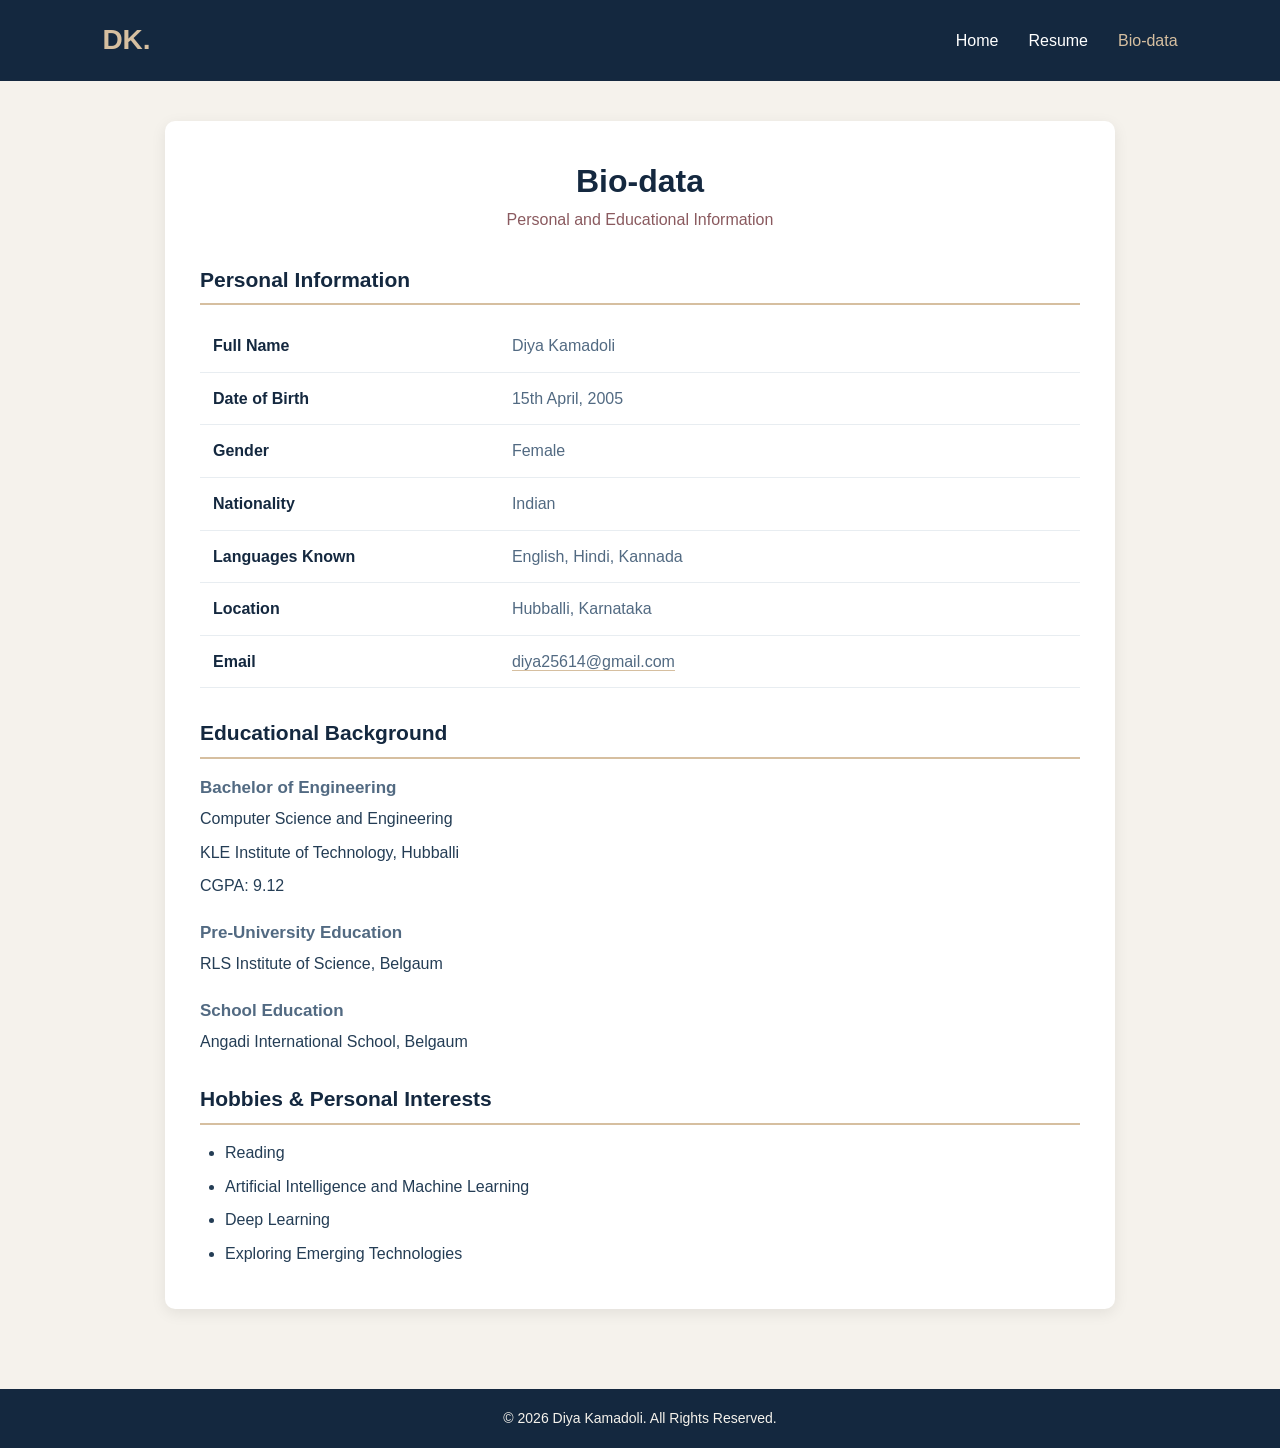
==== biodata.html @ 45273ce2 "Personal website" ====
<!DOCTYPE html>
<html lang="en">
<head>
    <meta charset="UTF-8">
    <meta name="viewport" content="width=device-width, initial-scale=1.0">
    <meta name="description" content="Bio-data of Diya Kamadoli: personal information, education and interests.">

    <title>Bio-data | Diya Kamadoli</title>

    <!-- Small "DK" icon for the browser tab -->
    <link rel="icon" href="data:image/svg+xml,%3Csvg xmlns='http://www.w3.org/2000/svg' viewBox='0 0 100 100'%3E%3Crect width='100' height='100' rx='20' fill='%2314283F'/%3E%3Ctext x='50' y='66' font-size='50' text-anchor='middle' fill='%23D6BFA0' font-family='Arial' font-weight='bold'%3EDK%3C/text%3E%3C/svg%3E">

    <!-- External CSS -->
    <link rel="stylesheet" href="styleweb1.css">

    <!-- jQuery CDN (loaded before our script) -->
    <script src="https://code.jquery.com/jquery-3.7.1.min.js"></script>

    <!-- External JavaScript -->
    <script src="script.js" defer></script>
</head>

<body>

    <!-- Navigation Bar -->
    <header>
        <nav class="navbar" aria-label="Main navigation">
            <h2 class="logo">DK.</h2>

            <ul class="nav-links">
                <li><a href="index.html">Home</a></li>
                <li><a href="resume.html">Resume</a></li>
                <li><a href="biodata.html">Bio-data</a></li>
            </ul>
        </nav>
    </header>

    <!-- Bio-data Container -->
    <main class="page-container biodata-container">

        <div class="page-heading">
            <h1>Bio-data</h1>
            <p>Personal and Educational Information</p>
        </div>

        <!-- Personal Information -->
        <section class="resume-section">
            <h2>Personal Information</h2>

            <div class="biodata-table">

                <div class="bio-row">
                    <strong>Full Name</strong>
                    <span>Diya Kamadoli</span>
                </div>

                <div class="bio-row">
                    <strong>Date of Birth</strong>
                    <span>15th April, 2005</span>
                </div>

                <div class="bio-row">
                    <strong>Gender</strong>
                    <span>Female</span>
                </div>

                <div class="bio-row">
                    <strong>Nationality</strong>
                    <span>Indian</span>
                </div>

                <div class="bio-row">
                    <strong>Languages Known</strong>
                    <span>English, Hindi, Kannada</span>
                </div>

                <div class="bio-row">
                    <strong>Location</strong>
                    <span>Hubballi, Karnataka</span>
                </div>

                <div class="bio-row">
                    <strong>Email</strong>
                    <span><a href="mailto:diya25614@gmail.com">diya25614@gmail.com</a></span>
                </div>

            </div>
        </section>

        <!-- Educational Background -->
        <section class="resume-section">
            <h2>Educational Background</h2>

            <div class="details">
                <h3>Bachelor of Engineering</h3>
                <p>Computer Science and Engineering</p>
                <p>KLE Institute of Technology, Hubballi</p>
                <p>CGPA: 9.12</p>
            </div>

            <div class="details">
                <h3>Pre-University Education</h3>
                <p>RLS Institute of Science, Belgaum</p>
            </div>

            <div class="details">
                <h3>School Education</h3>
                <p>Angadi International School, Belgaum</p>
            </div>
        </section>

        <!-- Hobbies and Interests -->
        <section class="resume-section">
            <h2>Hobbies &amp; Personal Interests</h2>

            <ul>
                <li>Reading</li>
                <li>Artificial Intelligence and Machine Learning</li>
                <li>Deep Learning</li>
                <li>Exploring Emerging Technologies</li>
            </ul>
        </section>

    </main>

    <!-- Footer -->
    <footer>
        <p>&copy; <span id="year"></span> Diya Kamadoli. All Rights Reserved.</p>
    </footer>

</body>
</html>
---- styleweb1.css ----
/* General Page Styling */
* {
    margin: 0;
    padding: 0;
    box-sizing: border-box;
}

body {
    font-family: Arial, sans-serif;
    background-color: #F5F2EC;
    color: #243D55;
    line-height: 1.6;
}

/* Navigation Bar */
.navbar {
    background-color: #14283F;
    color: white;
    padding: 18px 8%;
    display: flex;
    justify-content: space-between;
    align-items: center;
}

.logo {
    color: #D6BFA0;
    font-size: 28px;
}

.nav-links {
    display: flex;
    list-style: none;
    gap: 30px;
}

.nav-links a {
    text-decoration: none;
    color: white;
    font-size: 16px;
    transition: 0.3s;
}

.nav-links a:hover,
.nav-links a.active {
    color: #D6BFA0;
}

/* Home Page */
.home-container {
    min-height: 80vh;
    display: flex;
    align-items: center;
    justify-content: center;
    padding: 50px 10%;
    text-align: center;
}

.home-content {
    max-width: 750px;
}

.welcome {
    color: #8A5A5F;
    letter-spacing: 3px;
    font-size: 13px;
    margin-bottom: 15px;
}

.home-content h1 {
    font-size: 42px;
    margin-bottom: 10px;
    color: #14283F;
}

.home-content h1 span {
    color: #8A5A5F;
}

.home-content h3 {
    margin-bottom: 20px;
    color: #526A82;
}

.intro {
    margin-bottom: 30px;
    font-size: 16px;
}

/* Buttons */
.btn {
    display: inline-block;
    background-color: #14283F;
    color: white;
    padding: 12px 24px;
    text-decoration: none;
    border: none;
    border-radius: 5px;
    cursor: pointer;
    font-size: 15px;
    margin: 5px;
    transition: 0.3s;
}

.btn:hover {
    background-color: #526A82;
}

.btn-outline {
    background-color: transparent;
    color: #14283F;
    border: 1px solid #14283F;
}

.btn-outline:hover {
    color: white;
}

/* Common Page Container */
.page-container {
    max-width: 950px;
    margin: 40px auto;
    padding: 35px;
    background-color: white;
    border-radius: 10px;
    box-shadow: 0 4px 15px rgba(0, 0, 0, 0.08);
}

/* Resume Header */
.resume-header {
    text-align: center;
    padding-bottom: 25px;
    border-bottom: 2px solid #D6BFA0;
}

.resume-header h1 {
    color: #14283F;
    font-size: 34px;
}

.resume-header p {
    margin: 8px 0;
}

/* Section Styling */
.resume-section {
    margin-top: 28px;
}

.resume-section h2 {
    color: #14283F;
    font-size: 21px;
    border-bottom: 2px solid #D6BFA0;
    padding-bottom: 7px;
    margin-bottom: 15px;
}

.resume-section h3 {
    color: #526A82;
    margin-bottom: 5px;
    font-size: 17px;
}

.resume-section p {
    margin-bottom: 8px;
}

.resume-section ul {
    padding-left: 25px;
}

.resume-section li {
    margin-bottom: 8px;
}

/* Project and Education Details */
.details {
    margin-bottom: 20px;
}

/* Bio-data Page */
.page-heading {
    text-align: center;
    margin-bottom: 30px;
}

.page-heading h1 {
    color: #14283F;
    font-size: 32px;
}

.page-heading p {
    color: #8A5A5F;
}

/* Bio-data Rows */
.biodata-table {
    width: 100%;
}

.bio-row {
    display: grid;
    grid-template-columns: 35% 65%;
    padding: 13px;
    border-bottom: 1px solid #E8EDF1;
}

.bio-row strong {
    color: #14283F;
}

.bio-row span {
    color: #526A82;
}

/* Footer */
footer {
    background-color: #14283F;
    color: #F5F2EC;
    text-align: center;
    padding: 18px;
    margin-top: 40px;
    font-size: 14px;
}

/* Responsive Design for Mobile Devices */
@media screen and (max-width: 600px) {

    .navbar {
        flex-direction: column;
        gap: 15px;
        padding: 18px;
    }

    .nav-links {
        gap: 18px;
    }

    .home-content h1 {
        font-size: 30px;
    }

    .page-container {
        margin: 20px 12px;
        padding: 20px;
    }

    .bio-row {
        grid-template-columns: 1fr;
        gap: 5px;
    }
}

/* Print Styling */
@media print {

    body {
        background: white;
    }

    .navbar,
    footer,
    #printBtn {
        display: none;
    }

    .page-container {
        box-shadow: none;
        margin: 0;
        max-width: 100%;
        padding: 10px;
    }

    .resume-section {
        break-inside: avoid;
    }
}

/* ---------- Extra fixes ---------- */

/* Links inside the resume header and bio-data rows */
.contact a,
.bio-row a {
    color: #526A82;
    text-decoration: none;
    border-bottom: 1px solid #D6BFA0;
}

.contact a:hover,
.bio-row a:hover {
    color: #14283F;
}

/* Keyboard focus outline so links and buttons are easy to see */
a:focus-visible,
button:focus-visible {
    outline: 3px solid #D6BFA0;
    outline-offset: 2px;
}

/* Keep the footer at the bottom on short pages */
body {
    min-height: 100vh;
    display: flex;
    flex-direction: column;
}

main {
    flex: 1;
    width: 100%;
}

/* Long words or links should never push the page sideways on phones */
.page-container {
    overflow-wrap: anywhere;
}
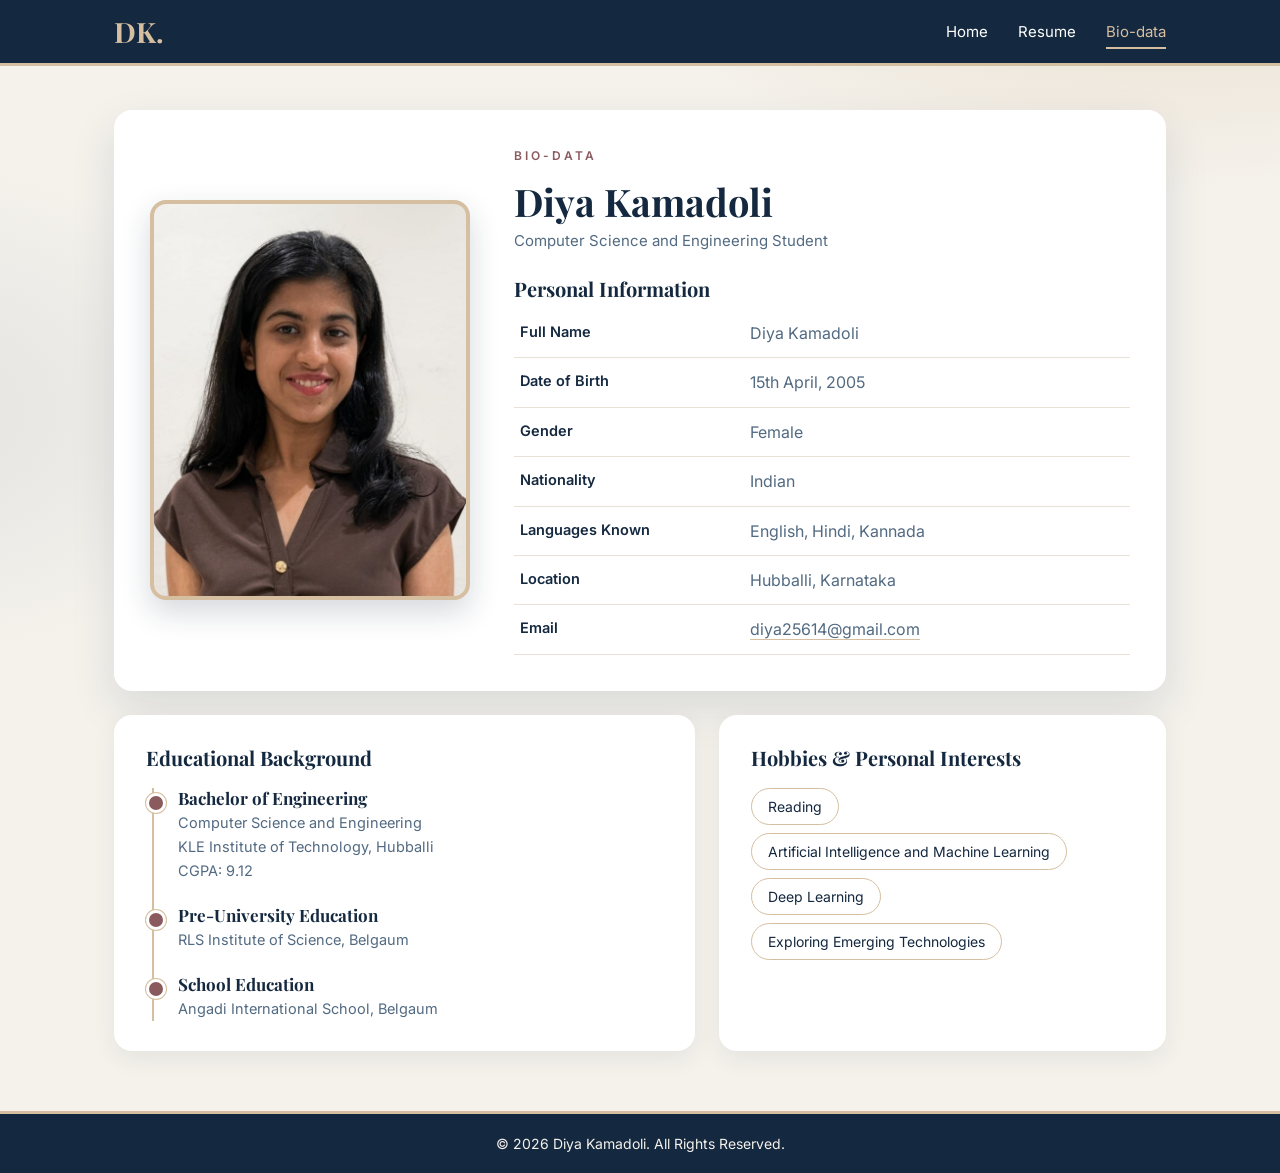
==== commit 87f14b33: "Personal Website" ====
--- a/biodata.html
+++ b/biodata.html
@@ -4,29 +4,28 @@
     <meta charset="UTF-8">
     <meta name="viewport" content="width=device-width, initial-scale=1.0">
     <meta name="description" content="Bio-data of Diya Kamadoli: personal information, education and interests.">
+    <title>Bio-data | Diya Kamadoli</title>
+    <link rel="icon" href="data:image/svg+xml,%3Csvg xmlns='http://www.w3.org/2000/svg' viewBox='0 0 100 100'%3E%3Crect width='100' height='100' rx='20' fill='%2314283F'/%3E%3Ctext x='50' y='66' font-size='50' text-anchor='middle' fill='%23D6BFA0' font-family='Arial' font-weight='bold'%3EDK%3C/text%3E%3C/svg%3E">
 
-    <title>Bio-data | Diya Kamadoli</title>
-
-    <!-- Small "DK" icon for the browser tab -->
-    <link rel="icon" href="data:image/svg+xml,%3Csvg xmlns='http://www.w3.org/2000/svg' viewBox='0 0 100 100'%3E%3Crect width='100' height='100' rx='20' fill='%2314283F'/%3E%3Ctext x='50' y='66' font-size='50' text-anchor='middle' fill='%23D6BFA0' font-family='Arial' font-weight='bold'%3EDK%3C/text%3E%3C/svg%3E">
+    <!-- Google Fonts: Playfair Display (headings) + Inter (text) -->
+    <link rel="preconnect" href="https://fonts.googleapis.com">
+    <link rel="preconnect" href="https://fonts.gstatic.com" crossorigin>
+    <link href="https://fonts.googleapis.com/css2?family=Inter:wght@400;500;600&family=Playfair+Display:wght@600;700&display=swap" rel="stylesheet">
 
     <!-- External CSS -->
     <link rel="stylesheet" href="styleweb1.css">
 
     <!-- jQuery CDN (loaded before our script) -->
     <script src="https://code.jquery.com/jquery-3.7.1.min.js"></script>
-
-    <!-- External JavaScript -->
     <script src="script.js" defer></script>
 </head>
 
 <body>
 
     <!-- Navigation Bar -->
-    <header>
+    <header class="site-header">
         <nav class="navbar" aria-label="Main navigation">
             <h2 class="logo">DK.</h2>
-
             <ul class="nav-links">
                 <li><a href="index.html">Home</a></li>
                 <li><a href="resume.html">Resume</a></li>
@@ -35,92 +34,88 @@
         </nav>
     </header>
 
-    <!-- Bio-data Container -->
-    <main class="page-container biodata-container">
+    <main class="wrap">
 
-        <div class="page-heading">
-            <h1>Bio-data</h1>
-            <p>Personal and Educational Information</p>
-        </div>
+        <!-- Top card: photo + personal information -->
+        <section class="bio-hero fade-up">
+            <figure class="bio-photo">
+                <img src="images/profile.jpg" alt="Portrait of Diya Kamadoli" width="640" height="800">
+            </figure>
 
-        <!-- Personal Information -->
-        <section class="resume-section">
-            <h2>Personal Information</h2>
+            <div class="bio-info">
+                <p class="eyebrow">Bio-data</p>
+                <h1>Diya Kamadoli</h1>
+                <p class="role">Computer Science and Engineering Student</p>
 
-            <div class="biodata-table">
-
-                <div class="bio-row">
-                    <strong>Full Name</strong>
-                    <span>Diya Kamadoli</span>
+                <h2>Personal Information</h2>
+                <div class="biodata-table">
+                    <div class="bio-row">
+                        <strong>Full Name</strong>
+                        <span>Diya Kamadoli</span>
+                    </div>
+                    <div class="bio-row">
+                        <strong>Date of Birth</strong>
+                        <span>15th April, 2005</span>
+                    </div>
+                    <div class="bio-row">
+                        <strong>Gender</strong>
+                        <span>Female</span>
+                    </div>
+                    <div class="bio-row">
+                        <strong>Nationality</strong>
+                        <span>Indian</span>
+                    </div>
+                    <div class="bio-row">
+                        <strong>Languages Known</strong>
+                        <span>English, Hindi, Kannada</span>
+                    </div>
+                    <div class="bio-row">
+                        <strong>Location</strong>
+                        <span>Hubballi, Karnataka</span>
+                    </div>
+                    <div class="bio-row">
+                        <strong>Email</strong>
+                        <span><a href="mailto:diya25614@gmail.com">diya25614@gmail.com</a></span>
+                    </div>
                 </div>
-
-                <div class="bio-row">
-                    <strong>Date of Birth</strong>
-                    <span>15th April, 2005</span>
-                </div>
-
-                <div class="bio-row">
-                    <strong>Gender</strong>
-                    <span>Female</span>
-                </div>
-
-                <div class="bio-row">
-                    <strong>Nationality</strong>
-                    <span>Indian</span>
-                </div>
-
-                <div class="bio-row">
-                    <strong>Languages Known</strong>
-                    <span>English, Hindi, Kannada</span>
-                </div>
-
-                <div class="bio-row">
-                    <strong>Location</strong>
-                    <span>Hubballi, Karnataka</span>
-                </div>
-
-                <div class="bio-row">
-                    <strong>Email</strong>
-                    <span><a href="mailto:diya25614@gmail.com">diya25614@gmail.com</a></span>
-                </div>
-
             </div>
         </section>
 
-        <!-- Educational Background -->
-        <section class="resume-section">
-            <h2>Educational Background</h2>
+        <div class="bio-grid">
 
-            <div class="details">
-                <h3>Bachelor of Engineering</h3>
-                <p>Computer Science and Engineering</p>
-                <p>KLE Institute of Technology, Hubballi</p>
-                <p>CGPA: 9.12</p>
-            </div>
+            <!-- Education as a simple timeline -->
+            <section class="bio-card fade-up" style="--d:.15s">
+                <h2>Educational Background</h2>
+                <ul class="timeline">
+                    <li>
+                        <h3>Bachelor of Engineering</h3>
+                        <p>Computer Science and Engineering</p>
+                        <p>KLE Institute of Technology, Hubballi</p>
+                        <p>CGPA: 9.12</p>
+                    </li>
+                    <li>
+                        <h3>Pre-University Education</h3>
+                        <p>RLS Institute of Science, Belgaum</p>
+                    </li>
+                    <li>
+                        <h3>School Education</h3>
+                        <p>Angadi International School, Belgaum</p>
+                    </li>
+                </ul>
+            </section>
 
-            <div class="details">
-                <h3>Pre-University Education</h3>
-                <p>RLS Institute of Science, Belgaum</p>
-            </div>
+            <!-- Hobbies -->
+            <section class="bio-card fade-up" style="--d:.3s">
+                <h2>Hobbies &amp; Personal Interests</h2>
+                <div class="chips chips-light">
+                    <span>Reading</span>
+                    <span>Artificial Intelligence and Machine Learning</span>
+                    <span>Deep Learning</span>
+                    <span>Exploring Emerging Technologies</span>
+                </div>
+            </section>
 
-            <div class="details">
-                <h3>School Education</h3>
-                <p>Angadi International School, Belgaum</p>
-            </div>
-        </section>
-
-        <!-- Hobbies and Interests -->
-        <section class="resume-section">
-            <h2>Hobbies &amp; Personal Interests</h2>
-
-            <ul>
-                <li>Reading</li>
-                <li>Artificial Intelligence and Machine Learning</li>
-                <li>Deep Learning</li>
-                <li>Exploring Emerging Technologies</li>
-            </ul>
-        </section>
-
+        </div>
     </main>
 
     <!-- Footer -->
--- a/styleweb1.css
+++ b/styleweb1.css
@@ -1,316 +1,192 @@
+/* =========================================================
+   Diya Kamadoli - Personal Website
+   Palette: navy + sand + soft rose on warm cream
+   ========================================================= */
 
-/* General Page Styling */
-* {
-    margin: 0;
-    padding: 0;
-    box-sizing: border-box;
+:root {
+    --navy:  #14283F;   /* main dark colour */
+    --navy2: #1D3A5A;   /* lighter navy for gradients */
+    --slate: #526A82;   /* secondary text */
+    --sand:  #D6BFA0;   /* accent / borders */
+    --rose:  #8A5A5F;   /* small highlights */
+    --cream: #F5F2EC;   /* page background */
+    --ink:   #243D55;   /* body text */
+    --line:  #E8E1D6;   /* soft dividers */
+    --shadow: 0 18px 45px rgba(20, 40, 63, 0.12);
 }
 
+* { margin: 0; padding: 0; box-sizing: border-box; }
+
 body {
-    font-family: Arial, sans-serif;
-    background-color: #F5F2EC;
-    color: #243D55;
-    line-height: 1.6;
-}
-
-/* Navigation Bar */
-.navbar {
-    background-color: #14283F;
-    color: white;
-    padding: 18px 8%;
-    display: flex;
-    justify-content: space-between;
-    align-items: center;
-}
-
-.logo {
-    color: #D6BFA0;
-    font-size: 28px;
-}
-
-.nav-links {
-    display: flex;
-    list-style: none;
-    gap: 30px;
-}
-
-.nav-links a {
-    text-decoration: none;
-    color: white;
-    font-size: 16px;
-    transition: 0.3s;
-}
-
-.nav-links a:hover,
-.nav-links a.active {
-    color: #D6BFA0;
-}
-
-/* Home Page */
-.home-container {
-    min-height: 80vh;
-    display: flex;
-    align-items: center;
-    justify-content: center;
-    padding: 50px 10%;
-    text-align: center;
-}
-
-.home-content {
-    max-width: 750px;
-}
-
-.welcome {
-    color: #8A5A5F;
-    letter-spacing: 3px;
-    font-size: 13px;
-    margin-bottom: 15px;
-}
-
-.home-content h1 {
-    font-size: 42px;
-    margin-bottom: 10px;
-    color: #14283F;
-}
-
-.home-content h1 span {
-    color: #8A5A5F;
-}
-
-.home-content h3 {
-    margin-bottom: 20px;
-    color: #526A82;
-}
-
-.intro {
-    margin-bottom: 30px;
-    font-size: 16px;
-}
-
-/* Buttons */
-.btn {
-    display: inline-block;
-    background-color: #14283F;
-    color: white;
-    padding: 12px 24px;
-    text-decoration: none;
-    border: none;
-    border-radius: 5px;
-    cursor: pointer;
-    font-size: 15px;
-    margin: 5px;
-    transition: 0.3s;
-}
-
-.btn:hover {
-    background-color: #526A82;
-}
-
-.btn-outline {
-    background-color: transparent;
-    color: #14283F;
-    border: 1px solid #14283F;
-}
-
-.btn-outline:hover {
-    color: white;
-}
-
-/* Common Page Container */
-.page-container {
-    max-width: 950px;
-    margin: 40px auto;
-    padding: 35px;
-    background-color: white;
-    border-radius: 10px;
-    box-shadow: 0 4px 15px rgba(0, 0, 0, 0.08);
-}
-
-/* Resume Header */
-.resume-header {
-    text-align: center;
-    padding-bottom: 25px;
-    border-bottom: 2px solid #D6BFA0;
-}
-
-.resume-header h1 {
-    color: #14283F;
-    font-size: 34px;
-}
-
-.resume-header p {
-    margin: 8px 0;
-}
-
-/* Section Styling */
-.resume-section {
-    margin-top: 28px;
-}
-
-.resume-section h2 {
-    color: #14283F;
-    font-size: 21px;
-    border-bottom: 2px solid #D6BFA0;
-    padding-bottom: 7px;
-    margin-bottom: 15px;
-}
-
-.resume-section h3 {
-    color: #526A82;
-    margin-bottom: 5px;
-    font-size: 17px;
-}
-
-.resume-section p {
-    margin-bottom: 8px;
-}
-
-.resume-section ul {
-    padding-left: 25px;
-}
-
-.resume-section li {
-    margin-bottom: 8px;
-}
-
-/* Project and Education Details */
-.details {
-    margin-bottom: 20px;
-}
-
-/* Bio-data Page */
-.page-heading {
-    text-align: center;
-    margin-bottom: 30px;
-}
-
-.page-heading h1 {
-    color: #14283F;
-    font-size: 32px;
-}
-
-.page-heading p {
-    color: #8A5A5F;
-}
-
-/* Bio-data Rows */
-.biodata-table {
-    width: 100%;
-}
-
-.bio-row {
-    display: grid;
-    grid-template-columns: 35% 65%;
-    padding: 13px;
-    border-bottom: 1px solid #E8EDF1;
-}
-
-.bio-row strong {
-    color: #14283F;
-}
-
-.bio-row span {
-    color: #526A82;
-}
-
-/* Footer */
-footer {
-    background-color: #14283F;
-    color: #F5F2EC;
-    text-align: center;
-    padding: 18px;
-    margin-top: 40px;
-    font-size: 14px;
-}
-
-/* Responsive Design for Mobile Devices */
-@media screen and (max-width: 600px) {
-
-    .navbar {
-        flex-direction: column;
-        gap: 15px;
-        padding: 18px;
-    }
-
-    .nav-links {
-        gap: 18px;
-    }
-
-    .home-content h1 {
-        font-size: 30px;
-    }
-
-    .page-container {
-        margin: 20px 12px;
-        padding: 20px;
-    }
-
-    .bio-row {
-        grid-template-columns: 1fr;
-        gap: 5px;
-    }
-}
-
-/* Print Styling */
-@media print {
-
-    body {
-        background: white;
-    }
-
-    .navbar,
-    footer,
-    #printBtn {
-        display: none;
-    }
-
-    .page-container {
-        box-shadow: none;
-        margin: 0;
-        max-width: 100%;
-        padding: 10px;
-    }
-
-    .resume-section {
-        break-inside: avoid;
-    }
-}
-
-/* ---------- Extra fixes ---------- */
-
-/* Links inside the resume header and bio-data rows */
-.contact a,
-.bio-row a {
-    color: #526A82;
-    text-decoration: none;
-    border-bottom: 1px solid #D6BFA0;
-}
-
-.contact a:hover,
-.bio-row a:hover {
-    color: #14283F;
-}
-
-/* Keyboard focus outline so links and buttons are easy to see */
-a:focus-visible,
-button:focus-visible {
-    outline: 3px solid #D6BFA0;
-    outline-offset: 2px;
-}
-
-/* Keep the footer at the bottom on short pages */
-body {
+    font-family: 'Inter', Arial, sans-serif;
+    color: var(--ink);
+    line-height: 1.65;
     min-height: 100vh;
     display: flex;
     flex-direction: column;
+    /* soft glow in two corners so the page isn't flat */
+    background:
+        radial-gradient(900px 420px at 90% -5%, rgba(214, 191, 160, 0.40), transparent 60%),
+        radial-gradient(700px 420px at -10% 35%, rgba(82, 106, 130, 0.12), transparent 60%),
+        var(--cream);
 }
 
-main {
-    flex: 1;
-    width: 100%;
+h1, h2, h3 { font-family: 'Playfair Display', Georgia, serif; color: var(--navy); line-height: 1.25; }
+a { color: inherit; }
+img { display: block; max-width: 100%; }
+
+/* ---------- Navigation ---------- */
+.site-header { position: sticky; top: 0; z-index: 10; background: var(--navy); border-bottom: 3px solid var(--sand); }
+.navbar { max-width: 1100px; margin: 0 auto; padding: 14px 24px; display: flex; justify-content: space-between; align-items: center; }
+.logo { font-family: 'Playfair Display', Georgia, serif; color: var(--sand); font-size: 28px; }
+.nav-links { display: flex; list-style: none; gap: 30px; }
+.nav-links a { text-decoration: none; color: #fff; font-size: 15px; padding: 6px 0; border-bottom: 2px solid transparent; transition: 0.3s; }
+.nav-links a:hover, .nav-links a.active { color: var(--sand); border-bottom-color: var(--sand); }
+
+/* ---------- Shared layout ---------- */
+.wrap { flex: 1; width: 100%; max-width: 1100px; margin: 0 auto; padding: 44px 24px 20px; }
+
+.eyebrow { color: var(--rose); letter-spacing: 3px; font-size: 12px; font-weight: 600; text-transform: uppercase; margin-bottom: 12px; }
+
+/* Buttons */
+.btn { display: inline-block; background: var(--navy); color: #fff; padding: 12px 26px; text-decoration: none; border: 2px solid var(--navy); border-radius: 999px; cursor: pointer; font: 500 15px 'Inter', Arial, sans-serif; margin: 5px 8px 5px 0; transition: 0.3s; }
+.btn:hover { background: var(--slate); border-color: var(--slate); transform: translateY(-2px); }
+.btn-outline { background: transparent; color: var(--navy); }
+.btn-outline:hover { background: var(--navy); border-color: var(--navy); color: #fff; }
+
+/* Keyboard focus */
+a:focus-visible, button:focus-visible { outline: 3px solid var(--sand); outline-offset: 3px; }
+
+/* Gentle fade-in when a page loads */
+.fade-up { animation: fadeUp 0.7s ease both; animation-delay: var(--d, 0s); }
+@keyframes fadeUp { from { opacity: 0; transform: translateY(18px); } to { opacity: 1; transform: none; } }
+
+/* Chips (small rounded tags) */
+.chips { display: flex; flex-wrap: wrap; gap: 8px; margin-bottom: 6px; }
+.chips span { font-size: 12.5px; padding: 4px 12px; border-radius: 999px; background: rgba(214, 191, 160, 0.16); border: 1px solid rgba(214, 191, 160, 0.55); color: #F1E7D8; }
+.chips-light span { background: #fff; border-color: var(--sand); color: var(--navy); font-size: 14px; padding: 6px 16px; }
+
+/* ---------- Home page ---------- */
+.hero { display: grid; grid-template-columns: 1.25fr 1fr; gap: 60px; align-items: center; padding: 20px 0 50px; }
+.hero h1 { font-size: 50px; margin-bottom: 10px; }
+.hero h1 span { color: var(--rose); }
+.hero h3 { font-family: 'Inter', Arial, sans-serif; font-weight: 500; font-size: 18px; color: var(--slate); margin-bottom: 20px; }
+.intro { font-size: 16.5px; margin-bottom: 28px; max-width: 540px; }
+
+/* Arch-shaped photo with an offset outline behind it */
+.photo-frame { position: relative; width: min(100%, 360px); margin: 0 auto; }
+.photo-frame::before { content: ""; position: absolute; inset: 18px -18px -18px 18px; border: 2px solid var(--sand); border-radius: 180px 180px 24px 24px; }
+.photo-frame img { position: relative; width: 100%; height: auto; aspect-ratio: 4 / 5; object-fit: cover; object-position: 50% 15%; border-radius: 180px 180px 24px 24px; box-shadow: var(--shadow); background: var(--sand); }
+
+/* Highlight cards */
+.highlights { display: grid; grid-template-columns: repeat(4, 1fr); gap: 18px; }
+.stat { background: #fff; border-radius: 14px; padding: 22px 18px; text-align: center; border-top: 3px solid var(--sand); box-shadow: 0 8px 24px rgba(20, 40, 63, 0.07); transition: 0.3s; }
+.stat:hover { transform: translateY(-5px); box-shadow: var(--shadow); }
+.stat strong { display: block; font-family: 'Playfair Display', Georgia, serif; font-size: 24px; color: var(--navy); }
+.stat span { font-size: 13px; color: var(--slate); }
+
+/* ---------- Resume page ---------- */
+.page-actions { text-align: right; margin-bottom: 14px; }
+
+.resume-card { display: grid; grid-template-columns: 310px 1fr; background: #fff; border-radius: 18px; overflow: hidden; box-shadow: var(--shadow); }
+
+/* Left sidebar */
+.resume-side { background: linear-gradient(180deg, var(--navy) 0%, var(--navy2) 100%); color: #E6ECF2; padding: 38px 28px; }
+.avatar { width: 190px; height: 190px; margin: 0 auto 20px; border-radius: 50%; object-fit: cover; object-position: 50% 22%; border: 4px solid var(--sand); box-shadow: 0 10px 28px rgba(0, 0, 0, 0.3); background: var(--sand); }
+.resume-side h1 { color: #fff; font-size: 26px; text-align: center; }
+.role { color: var(--sand); text-align: center; font-size: 14px; margin: 6px 0 26px; }
+.resume-side h2 { color: var(--sand); font-family: 'Inter', Arial, sans-serif; font-size: 12px; letter-spacing: 2.5px; text-transform: uppercase; margin: 26px 0 12px; padding-bottom: 8px; border-bottom: 1px solid rgba(214, 191, 160, 0.35); }
+.contact-list, .side-list { list-style: none; }
+.contact-list li { margin-bottom: 10px; font-size: 14px; }
+.contact-list span { display: block; font-size: 11px; color: var(--sand); text-transform: uppercase; letter-spacing: 1px; }
+.contact-list a { text-decoration: none; word-break: break-all; }
+.contact-list a:hover { color: var(--sand); }
+.skill-label { font-size: 12px; color: #A9B7C6; margin: 12px 0 6px; }
+.side-list li { font-size: 13.5px; margin-bottom: 10px; padding-left: 14px; position: relative; }
+.side-list li::before { content: ""; position: absolute; left: 0; top: 9px; width: 6px; height: 6px; border-radius: 50%; background: var(--sand); }
+.side-text { font-size: 13.5px; }
+
+/* Right column */
+.resume-main { padding: 38px 40px; }
+.resume-section { margin-bottom: 30px; }
+.resume-section:last-child { margin-bottom: 0; }
+.resume-section h2 { font-size: 21px; margin-bottom: 14px; display: flex; align-items: center; gap: 12px; }
+.resume-section h2::after { content: ""; flex: 1; height: 1px; background: var(--line); }
+.resume-section h3 { font-size: 17px; color: var(--slate); margin-bottom: 4px; }
+.resume-section p { margin-bottom: 6px; }
+.details { margin-bottom: 16px; }
+.project { border-left: 3px solid var(--sand); padding: 4px 0 4px 16px; margin-bottom: 14px; }
+
+/* Lists with small tick marks */
+.tick-list { list-style: none; }
+.tick-list li { position: relative; padding-left: 24px; margin-bottom: 8px; }
+.tick-list li::before { content: ""; position: absolute; left: 3px; top: 8px; width: 6px; height: 11px; border: solid var(--rose); border-width: 0 2px 2px 0; transform: rotate(45deg) scale(0.8); }
+
+/* ---------- Bio-data page ---------- */
+.bio-hero { display: grid; grid-template-columns: 320px 1fr; gap: 44px; align-items: center; background: #fff; border-radius: 18px; padding: 36px; box-shadow: var(--shadow); }
+.bio-photo img { width: 100%; height: auto; aspect-ratio: 4 / 5; object-fit: cover; object-position: 50% 15%; border-radius: 16px; border: 4px solid var(--sand); box-shadow: 0 12px 30px rgba(20, 40, 63, 0.18); background: var(--sand); }
+.bio-info h1 { font-size: 38px; }
+.bio-info .role { text-align: left; color: var(--slate); margin: 4px 0 22px; font-size: 15px; }
+.bio-info h2 { font-size: 20px; margin-bottom: 8px; }
+
+.bio-row { display: grid; grid-template-columns: 38% 62%; padding: 11px 6px; border-bottom: 1px solid var(--line); }
+.bio-row strong { color: var(--navy); font-weight: 600; font-size: 14.5px; }
+.bio-row span { color: var(--slate); }
+.bio-row a { color: var(--slate); text-decoration: none; border-bottom: 1px solid var(--sand); word-break: break-all; }
+.bio-row a:hover { color: var(--navy); }
+
+.bio-grid { display: grid; grid-template-columns: 1.3fr 1fr; gap: 24px; margin-top: 24px; }
+.bio-card { background: #fff; border-radius: 18px; padding: 30px 32px; box-shadow: 0 8px 24px rgba(20, 40, 63, 0.07); }
+.bio-card h2 { font-size: 20px; margin-bottom: 18px; }
+
+/* Education timeline: vertical line with dots */
+.timeline { list-style: none; border-left: 2px solid var(--sand); margin-left: 6px; }
+.timeline li { position: relative; padding: 0 0 22px 24px; }
+.timeline li:last-child { padding-bottom: 0; }
+.timeline li::before { content: ""; position: absolute; left: -8px; top: 5px; width: 14px; height: 14px; border-radius: 50%; background: var(--rose); border: 3px solid #fff; box-shadow: 0 0 0 1px var(--sand); }
+.timeline h3 { font-size: 17px; margin-bottom: 2px; }
+.timeline p { color: var(--slate); font-size: 14.5px; }
+
+/* ---------- Footer ---------- */
+footer { background: var(--navy); color: var(--cream); text-align: center; padding: 18px; margin-top: 40px; font-size: 14px; border-top: 3px solid var(--sand); }
+
+/* ---------- Tablet / mobile ---------- */
+@media (max-width: 900px) {
+    .hero { grid-template-columns: 1fr; gap: 40px; text-align: center; }
+    .hero h1 { font-size: 40px; }
+    .intro { margin-left: auto; margin-right: auto; }
+    .photo-frame { order: -1; width: min(70%, 300px); }
+    .highlights { grid-template-columns: repeat(2, 1fr); }
+    .resume-card { grid-template-columns: 1fr; }
+    .bio-hero { grid-template-columns: 1fr; padding: 26px; gap: 28px; }
+    .bio-photo { width: min(70%, 280px); margin: 0 auto; }
+    .bio-grid { grid-template-columns: 1fr; }
+}
+@media (max-width: 560px) {
+    .navbar { flex-direction: column; gap: 8px; padding: 12px; }
+    .nav-links { gap: 20px; }
+    .wrap { padding: 26px 14px 10px; }
+    .resume-main, .resume-side { padding: 28px 22px; }
+    .bio-row { grid-template-columns: 1fr; gap: 2px; }
+    .page-actions { text-align: center; }
 }
 
-/* Long words or links should never push the page sideways on phones */
-.page-container {
-    overflow-wrap: anywhere;
+/* Respect people who turn animations off */
+@media (prefers-reduced-motion: reduce) {
+    .fade-up { animation: none; }
+    * { transition: none !important; }
 }
+
+/* ---------- Print (Ctrl+P / Print Resume button) ---------- */
+@page { margin: 10mm; }
+@media print {
+    body { background: #fff; }
+    .site-header, footer, .page-actions { display: none; }
+    .wrap { padding: 0; max-width: 100%; }
+    .fade-up { animation: none; }
+    .resume-card { box-shadow: none; border-radius: 0; grid-template-columns: 270px 1fr; }
+    .resume-side, .avatar, .chips span { -webkit-print-color-adjust: exact; print-color-adjust: exact; }
+    .resume-side { padding: 24px 20px; }
+    .resume-main { padding: 24px 26px; }
+    .resume-section, .project { break-inside: avoid; }
+}
